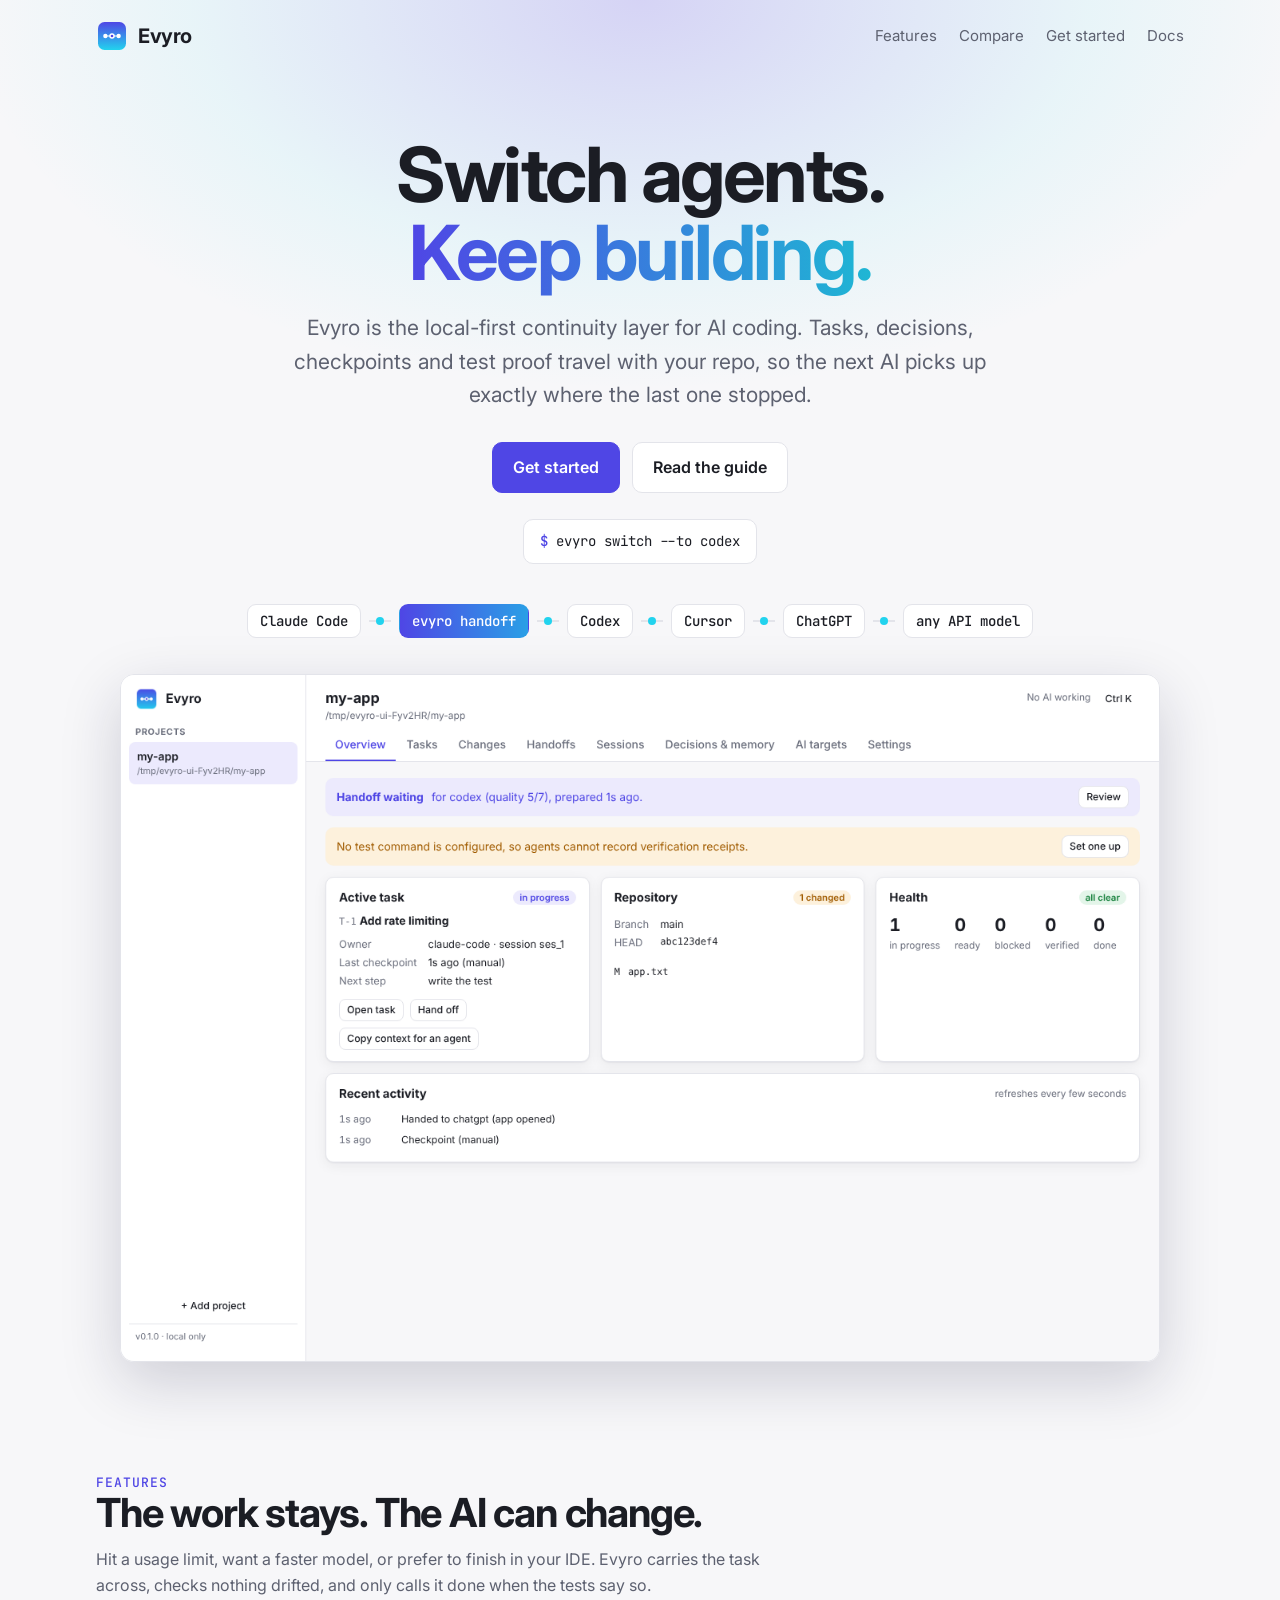
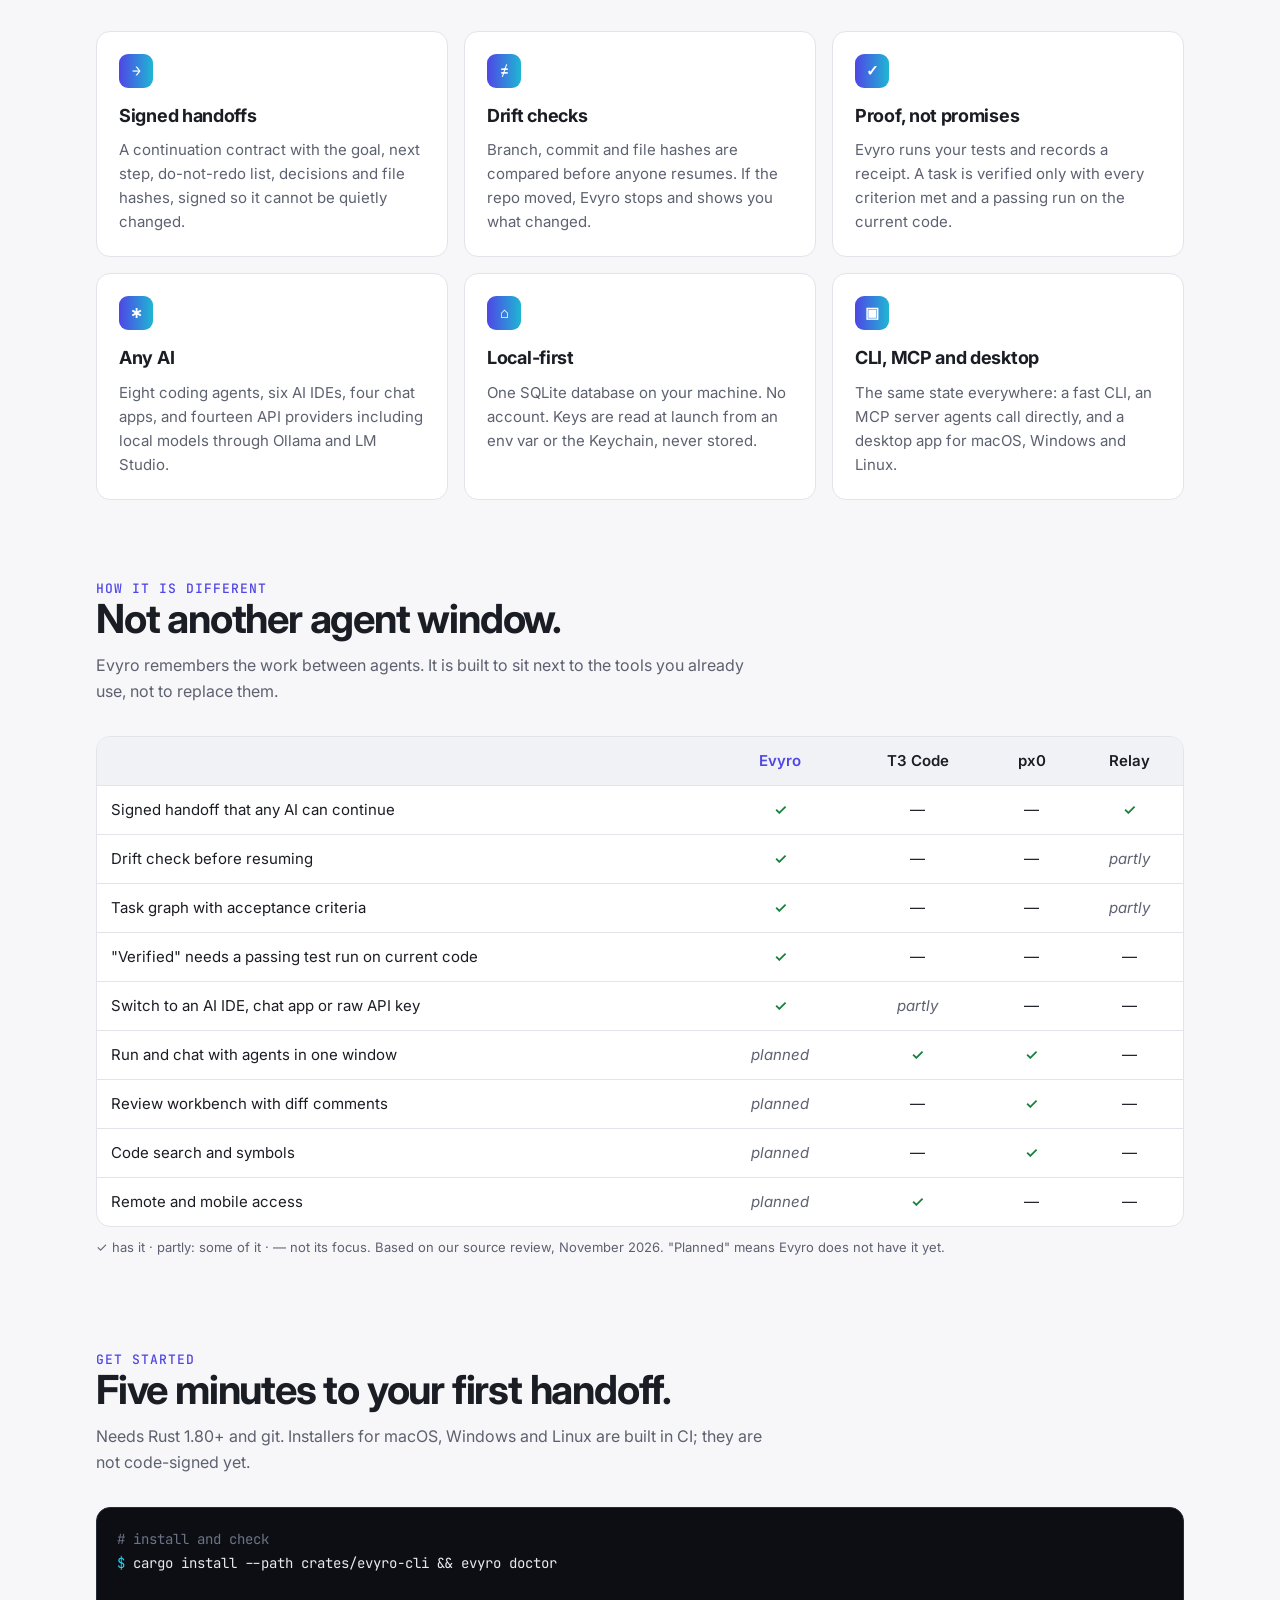
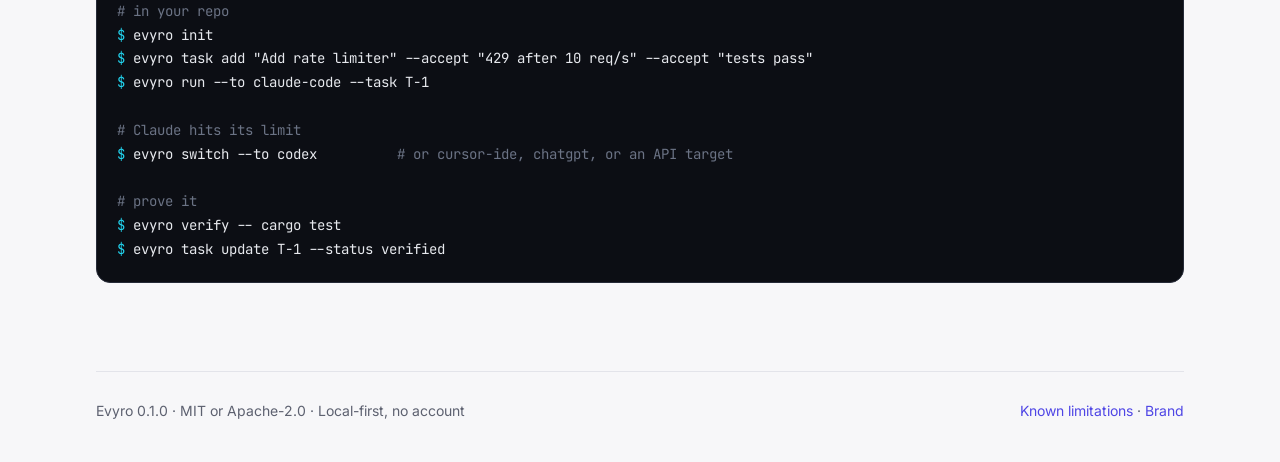
==== docs/site/index.html @ f16457db "Brand: logo files, banners, screenshots, brand guide, README and landing page - docs/BRAND.md: name," ====
<!doctype html>
<html lang="en">
<head>
<meta charset="utf-8">
<meta name="viewport" content="width=device-width, initial-scale=1">
<title>Evyro. Switch agents. Keep building.</title>
<meta name="description" content="The local-first continuity layer for AI coding. Hand work between Claude Code, Codex, Cursor, ChatGPT and any API model without losing the task, the decisions or the test proof.">
<meta property="og:image" content="../assets/social-preview.png">
<link rel="icon" href="../brand/logo.svg">
<link rel="preconnect" href="https://fonts.googleapis.com">
<link href="https://fonts.googleapis.com/css2?family=Inter:wght@400;500;600;700&family=JetBrains+Mono:wght@400;500&display=swap" rel="stylesheet">
<style>
  :root {
    --indigo: #4f46e5; --cyan: #22d3ee; --violet: #8b85ff;
    --bg: #f7f7f9; --panel: #ffffff; --panel-2: #f1f2f6; --border: #e3e4ea; --text: #1b1d24; --muted: #5d6170;
    --ok: #16803c; --accent: var(--indigo); --hero-grad: linear-gradient(90deg, var(--indigo), #1fb6d4);
    color-scheme: light;
  }
  @media (prefers-color-scheme: dark) {
    :root:not([data-theme="light"]) {
      --bg: #0c0e14; --panel: #151821; --panel-2: #1b1f2a; --border: #262b38; --text: #e7e9ee; --muted: #9298a7;
      --ok: #4cc47a; --accent: var(--violet); --hero-grad: linear-gradient(90deg, var(--violet), var(--cyan));
      color-scheme: dark;
    }
  }
  * { box-sizing: border-box; }
  body { margin: 0; background: radial-gradient(900px 520px at 50% 0, rgba(79,70,229,.20), rgba(34,211,238,.07) 50%, transparent 75%) no-repeat, var(--bg); color: var(--text); font: 16px/1.6 Inter, system-ui, sans-serif; }
  a { color: var(--accent); text-decoration: none; }
  code, pre { font-family: "JetBrains Mono", ui-monospace, monospace; }
  .wrap { max-width: 1120px; margin: 0 auto; padding: 0 16px; }
  nav { display: flex; align-items: center; justify-content: space-between; padding: 20px 0; }
  .logo { display: flex; align-items: center; gap: 10px; font-weight: 700; font-size: 20px; color: var(--text); letter-spacing: -.4px; }
  .logo img { width: 32px; height: 32px; }
  nav .links { display: flex; gap: 22px; font-size: 15px; }
  nav .links a { color: var(--muted); }
  header { padding: 64px 0 40px; text-align: center; }
  h1 { font-size: clamp(40px, 7vw, 76px); line-height: 1.02; letter-spacing: -2.5px; margin: 0 0 20px; font-weight: 700; }
  h1 span { background: var(--hero-grad); -webkit-background-clip: text; background-clip: text; color: transparent; }
  .lede { font-size: clamp(17px, 2.2vw, 21px); color: var(--muted); max-width: 720px; margin: 0 auto 30px; }
  .cta { display: flex; gap: 12px; justify-content: center; flex-wrap: wrap; }
  .btn { padding: 12px 20px; border-radius: 10px; font-weight: 600; border: 1px solid var(--border); background: var(--panel); color: var(--text); }
  .btn.primary { background: var(--indigo); border-color: var(--indigo); color: #fff; }
  .install { margin: 26px auto 0; display: inline-block; padding: 10px 16px; border-radius: 10px; background: var(--panel); border: 1px solid var(--border); font-size: 14px; }
  .install b { color: var(--accent); font-weight: 500; }
  .relay { display: flex; flex-wrap: wrap; align-items: center; justify-content: center; gap: 8px; margin: 40px 0 8px; }
  .chip { font: 500 14px "JetBrains Mono", monospace; padding: 7px 12px; border-radius: 9px; background: var(--panel); border: 1px solid var(--border); }
  .chip.hub { background: linear-gradient(90deg, var(--indigo), #2a9fe6); color: #fff; border-color: transparent; }
  .dot { width: 22px; height: 2px; background: var(--border); position: relative; }
  .dot::after { content: ""; position: absolute; left: 7px; top: -3px; width: 8px; height: 8px; border-radius: 50%; background: var(--cyan); }
  .shot { margin: 36px auto 0; border-radius: 14px; border: 1px solid var(--border); box-shadow: 0 20px 60px rgba(20,20,60,.18); overflow: hidden; max-width: 1040px; }
  .shot img { display: block; width: 100%; }
  section { padding: 72px 0 8px; }
  h2 { font-size: clamp(28px, 4vw, 40px); letter-spacing: -1.2px; line-height: 1.1; margin: 0 0 12px; }
  .kicker { font: 500 13px "JetBrains Mono", monospace; color: var(--accent); text-transform: uppercase; letter-spacing: 1px; }
  .sub { color: var(--muted); max-width: 680px; margin: 0 0 32px; }
  .grid { display: grid; grid-template-columns: repeat(auto-fit, minmax(min(100%, 300px), 1fr)); gap: 16px; }
  .card { background: var(--panel); border: 1px solid var(--border); border-radius: 14px; padding: 22px; }
  .card h3 { margin: 0 0 8px; font-size: 18px; letter-spacing: -.3px; }
  .card p { margin: 0; color: var(--muted); font-size: 15px; }
  .card .ic { width: 34px; height: 34px; border-radius: 9px; background: var(--hero-grad); margin-bottom: 14px; display: grid; place-items: center; color: #fff; font: 600 15px "JetBrains Mono", monospace; }
  pre { background: #0c0e14; color: #e7e9ee; border: 1px solid #262b38; padding: 20px; border-radius: 14px; overflow-x: auto; font-size: 14px; line-height: 1.7; margin: 0; }
  pre .c { color: #6b7385; } pre .p { color: var(--cyan); }
  .table-wrap { overflow-x: auto; border: 1px solid var(--border); border-radius: 14px; background: var(--panel); }
  table { width: 100%; border-collapse: collapse; font-size: 15px; min-width: 640px; }
  th, td { padding: 12px 14px; border-bottom: 1px solid var(--border); text-align: center; }
  th:first-child, td:first-child { text-align: left; }
  thead th { background: var(--panel-2); font-weight: 600; }
  th.us { color: var(--accent); }
  td.y { color: var(--ok); font-weight: 600; }
  td.pl { color: var(--muted); font-style: italic; }
  tr:last-child td { border-bottom: 0; }
  .note { color: var(--muted); font-size: 13px; margin-top: 10px; }
  footer { margin-top: 80px; padding: 28px 0 40px; border-top: 1px solid var(--border); color: var(--muted); font-size: 14px; display: flex; justify-content: space-between; flex-wrap: wrap; gap: 12px; }
  @media (max-width: 640px) { nav .links { display: none; } header { padding-top: 32px; } }
</style>
</head>
<body>
<div class="wrap">
  <nav>
    <a class="logo" href="#"><img src="../brand/logo.svg" alt="">Evyro</a>
    <div class="links"><a href="#features">Features</a><a href="#different">Compare</a><a href="#start">Get started</a><a href="../user-guide/USER_GUIDE.md">Docs</a></div>
  </nav>

  <header>
    <h1>Switch agents.<br><span>Keep building.</span></h1>
    <p class="lede">Evyro is the local-first continuity layer for AI coding. Tasks, decisions, checkpoints and test proof travel with your repo, so the next AI picks up exactly where the last one stopped.</p>
    <div class="cta"><a class="btn primary" href="#start">Get started</a><a class="btn" href="../user-guide/USER_GUIDE.md">Read the guide</a></div>
    <div class="install"><code><b>$</b> evyro switch --to codex</code></div>
    <div class="relay">
      <span class="chip">Claude Code</span><span class="dot"></span><span class="chip hub">evyro handoff</span><span class="dot"></span>
      <span class="chip">Codex</span><span class="dot"></span><span class="chip">Cursor</span><span class="dot"></span><span class="chip">ChatGPT</span><span class="dot"></span><span class="chip">any API model</span>
    </div>
    <div class="shot">
      <picture>
        <source media="(prefers-color-scheme: dark)" srcset="../assets/screen-overview-dark.png">
        <img src="../assets/screen-overview-light.png" alt="Evyro desktop app overview">
      </picture>
    </div>
  </header>

  <section id="features">
    <div class="kicker">Features</div>
    <h2>The work stays. The AI can change.</h2>
    <p class="sub">Hit a usage limit, want a faster model, or prefer to finish in your IDE. Evyro carries the task across, checks nothing drifted, and only calls it done when the tests say so.</p>
    <div class="grid">
      <div class="card"><div class="ic">→</div><h3>Signed handoffs</h3><p>A continuation contract with the goal, next step, do-not-redo list, decisions and file hashes, signed so it cannot be quietly changed.</p></div>
      <div class="card"><div class="ic">≠</div><h3>Drift checks</h3><p>Branch, commit and file hashes are compared before anyone resumes. If the repo moved, Evyro stops and shows you what changed.</p></div>
      <div class="card"><div class="ic">✓</div><h3>Proof, not promises</h3><p>Evyro runs your tests and records a receipt. A task is verified only with every criterion met and a passing run on the current code.</p></div>
      <div class="card"><div class="ic">∗</div><h3>Any AI</h3><p>Eight coding agents, six AI IDEs, four chat apps, and fourteen API providers including local models through Ollama and LM Studio.</p></div>
      <div class="card"><div class="ic">⌂</div><h3>Local-first</h3><p>One SQLite database on your machine. No account. Keys are read at launch from an env var or the Keychain, never stored.</p></div>
      <div class="card"><div class="ic">▣</div><h3>CLI, MCP and desktop</h3><p>The same state everywhere: a fast CLI, an MCP server agents call directly, and a desktop app for macOS, Windows and Linux.</p></div>
    </div>
  </section>

  <section id="different">
    <div class="kicker">How it is different</div>
    <h2>Not another agent window.</h2>
    <p class="sub">Evyro remembers the work between agents. It is built to sit next to the tools you already use, not to replace them.</p>
    <div class="table-wrap">
      <table>
        <thead><tr><th></th><th class="us">Evyro</th><th>T3 Code</th><th>px0</th><th>Relay</th></tr></thead>
        <tbody>
          <tr><td>Signed handoff that any AI can continue</td><td class="y">✓</td><td>—</td><td>—</td><td class="y">✓</td></tr>
          <tr><td>Drift check before resuming</td><td class="y">✓</td><td>—</td><td>—</td><td class="pl">partly</td></tr>
          <tr><td>Task graph with acceptance criteria</td><td class="y">✓</td><td>—</td><td>—</td><td class="pl">partly</td></tr>
          <tr><td>"Verified" needs a passing test run on current code</td><td class="y">✓</td><td>—</td><td>—</td><td>—</td></tr>
          <tr><td>Switch to an AI IDE, chat app or raw API key</td><td class="y">✓</td><td class="pl">partly</td><td>—</td><td>—</td></tr>
          <tr><td>Run and chat with agents in one window</td><td class="pl">planned</td><td class="y">✓</td><td class="y">✓</td><td>—</td></tr>
          <tr><td>Review workbench with diff comments</td><td class="pl">planned</td><td>—</td><td class="y">✓</td><td>—</td></tr>
          <tr><td>Code search and symbols</td><td class="pl">planned</td><td>—</td><td class="y">✓</td><td>—</td></tr>
          <tr><td>Remote and mobile access</td><td class="pl">planned</td><td class="y">✓</td><td>—</td><td>—</td></tr>
        </tbody>
      </table>
    </div>
    <p class="note">✓ has it · partly: some of it · — not its focus. Based on our source review, November 2026. "Planned" means Evyro does not have it yet.</p>
  </section>

  <section id="start">
    <div class="kicker">Get started</div>
    <h2>Five minutes to your first handoff.</h2>
    <p class="sub">Needs Rust 1.80+ and git. Installers for macOS, Windows and Linux are built in CI; they are not code-signed yet.</p>
<pre><span class="c"># install and check</span>
<span class="p">$</span> cargo install --path crates/evyro-cli && evyro doctor

<span class="c"># in your repo</span>
<span class="p">$</span> evyro init
<span class="p">$</span> evyro task add "Add rate limiter" --accept "429 after 10 req/s" --accept "tests pass"
<span class="p">$</span> evyro run --to claude-code --task T-1

<span class="c"># Claude hits its limit</span>
<span class="p">$</span> evyro switch --to codex          <span class="c"># or cursor-ide, chatgpt, or an API target</span>

<span class="c"># prove it</span>
<span class="p">$</span> evyro verify -- cargo test
<span class="p">$</span> evyro task update T-1 --status verified</pre>
  </section>

  <footer>
    <span>Evyro 0.1.0 · MIT or Apache-2.0 · Local-first, no account</span>
    <span><a href="../KNOWN_LIMITATIONS.md">Known limitations</a> · <a href="../BRAND.md">Brand</a></span>
  </footer>
</div>
</body>
</html>
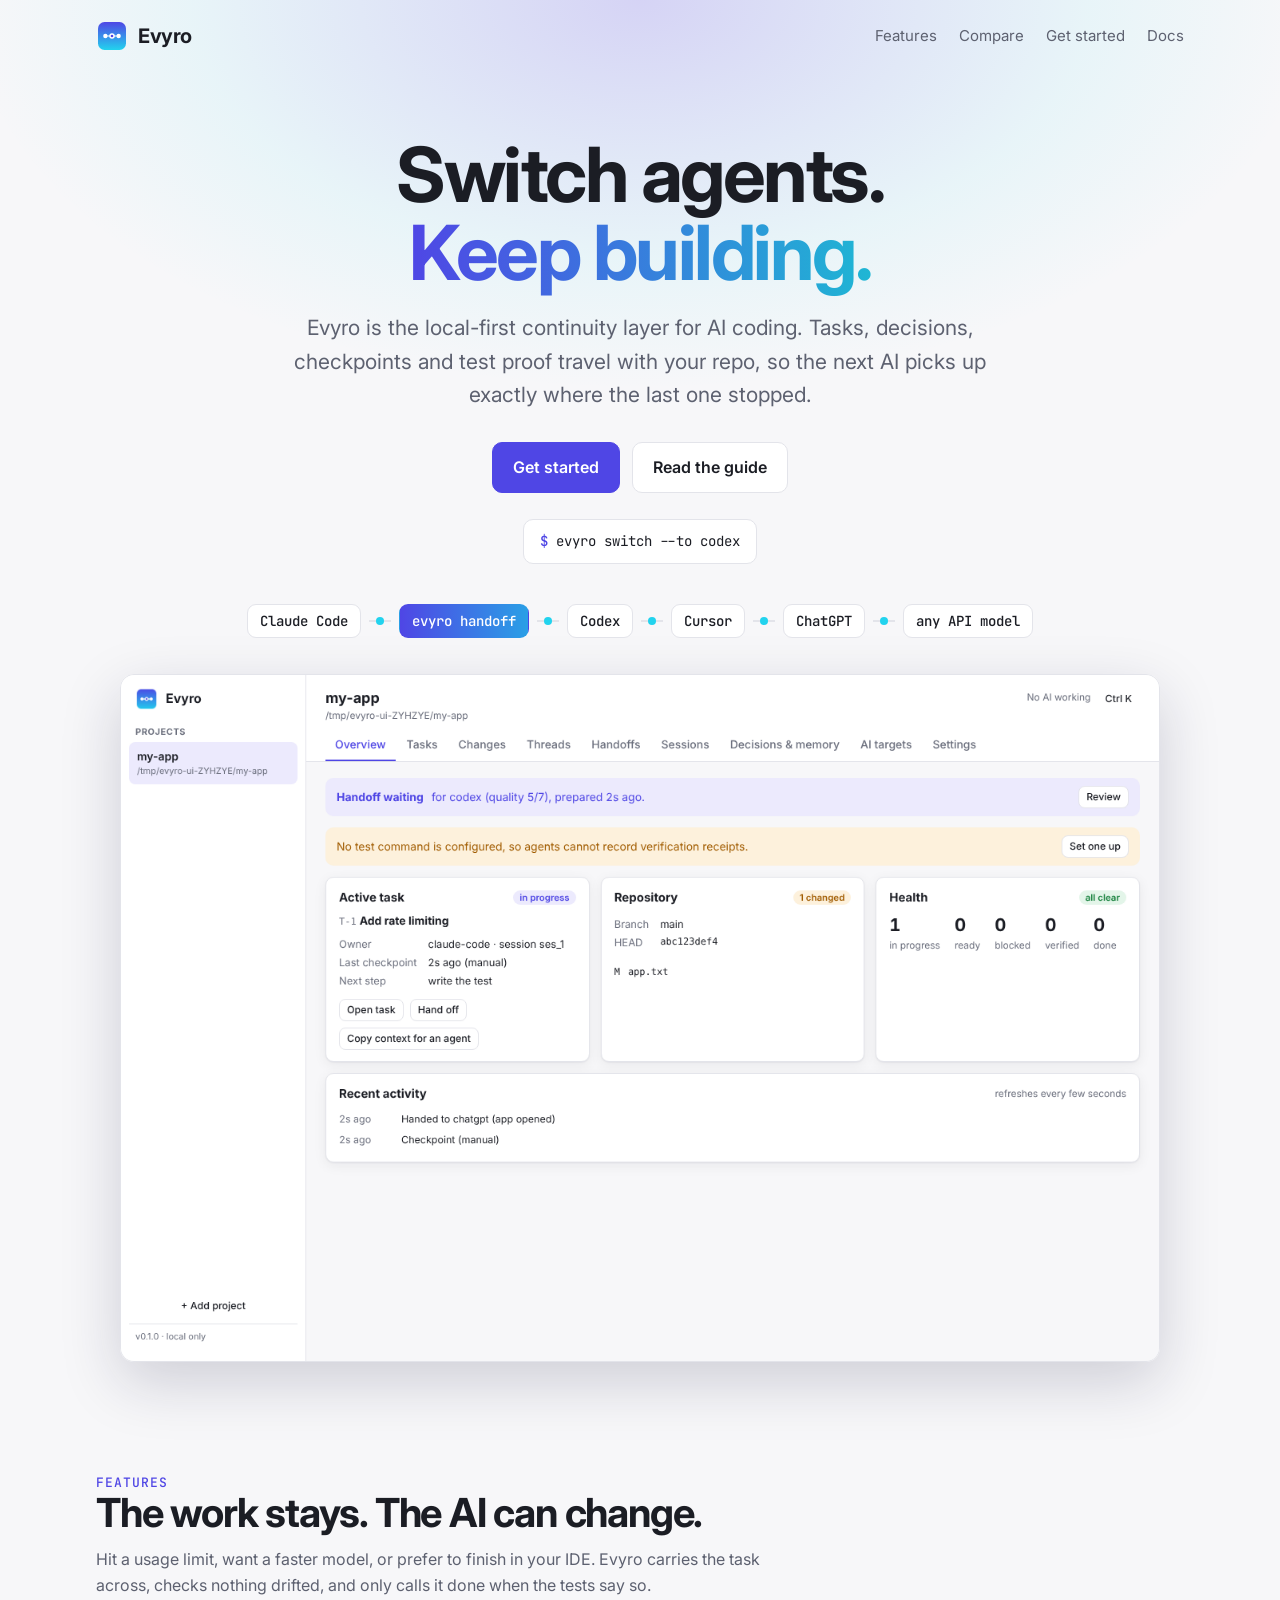
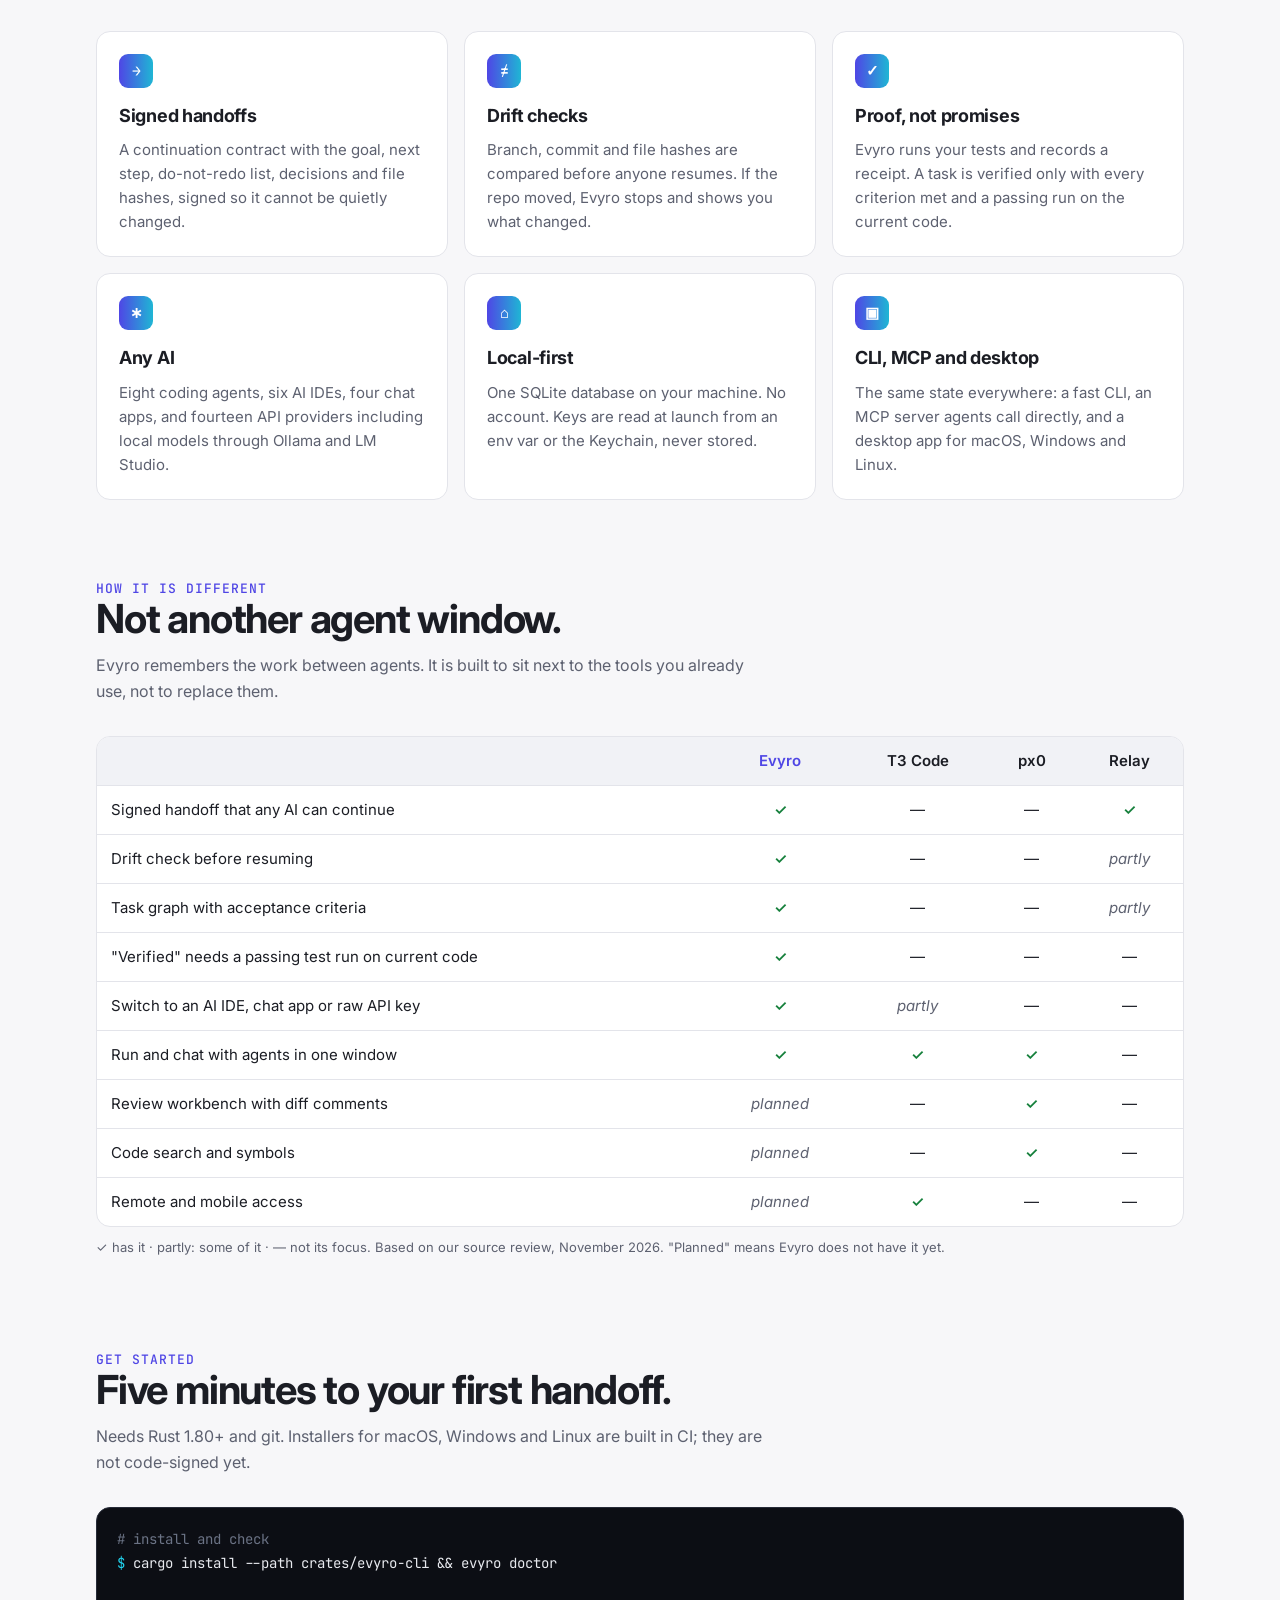
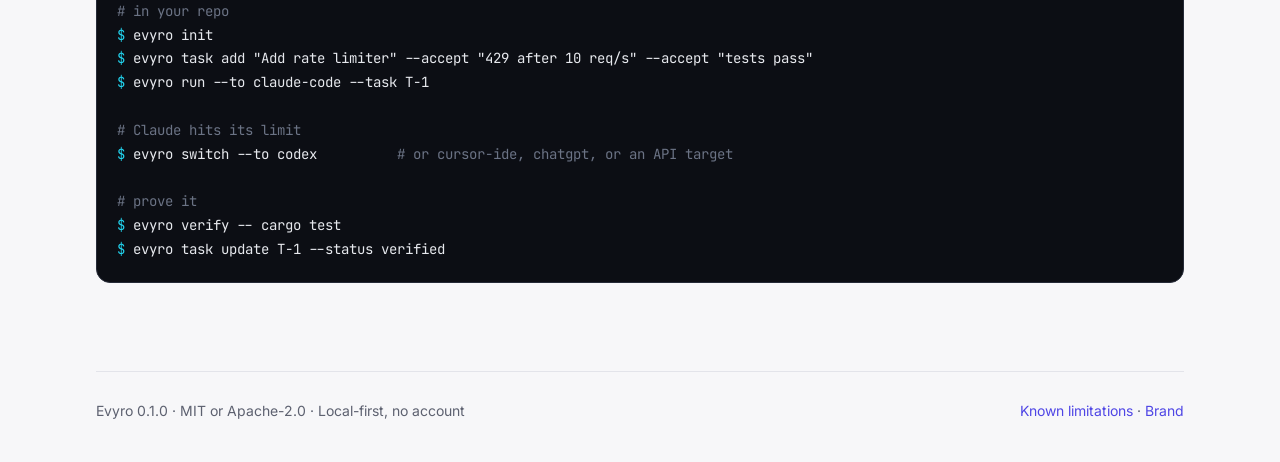
==== commit 70012bc2: "Merge main into agent threads; terminals follow dark mode - Resolve Known limitations conflict with " ====
--- a/docs/site/index.html
+++ b/docs/site/index.html
@@ -125,7 +125,7 @@
           <tr><td>Task graph with acceptance criteria</td><td class="y">✓</td><td>—</td><td>—</td><td class="pl">partly</td></tr>
           <tr><td>"Verified" needs a passing test run on current code</td><td class="y">✓</td><td>—</td><td>—</td><td>—</td></tr>
           <tr><td>Switch to an AI IDE, chat app or raw API key</td><td class="y">✓</td><td class="pl">partly</td><td>—</td><td>—</td></tr>
-          <tr><td>Run and chat with agents in one window</td><td class="pl">planned</td><td class="y">✓</td><td class="y">✓</td><td>—</td></tr>
+          <tr><td>Run and chat with agents in one window</td><td class="y">✓</td><td class="y">✓</td><td class="y">✓</td><td>—</td></tr>
           <tr><td>Review workbench with diff comments</td><td class="pl">planned</td><td>—</td><td class="y">✓</td><td>—</td></tr>
           <tr><td>Code search and symbols</td><td class="pl">planned</td><td>—</td><td class="y">✓</td><td>—</td></tr>
           <tr><td>Remote and mobile access</td><td class="pl">planned</td><td class="y">✓</td><td>—</td><td>—</td></tr>
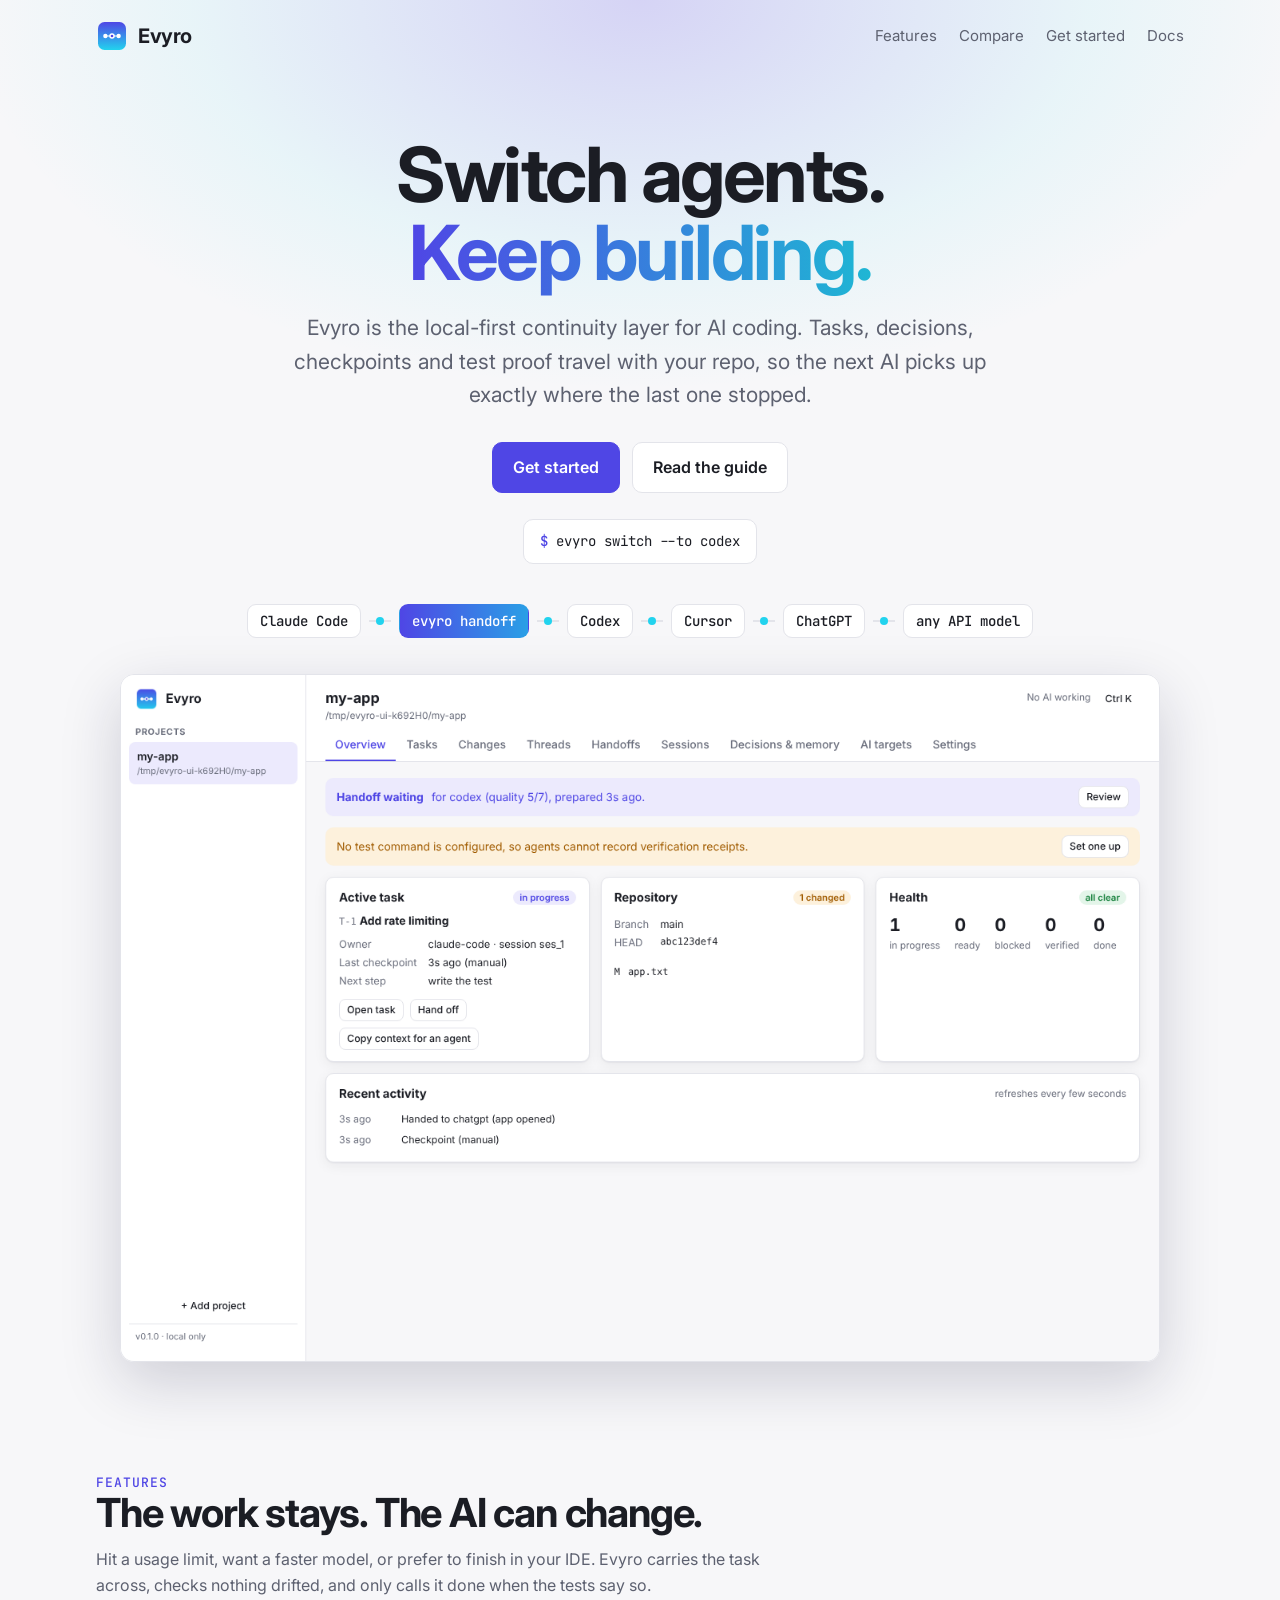
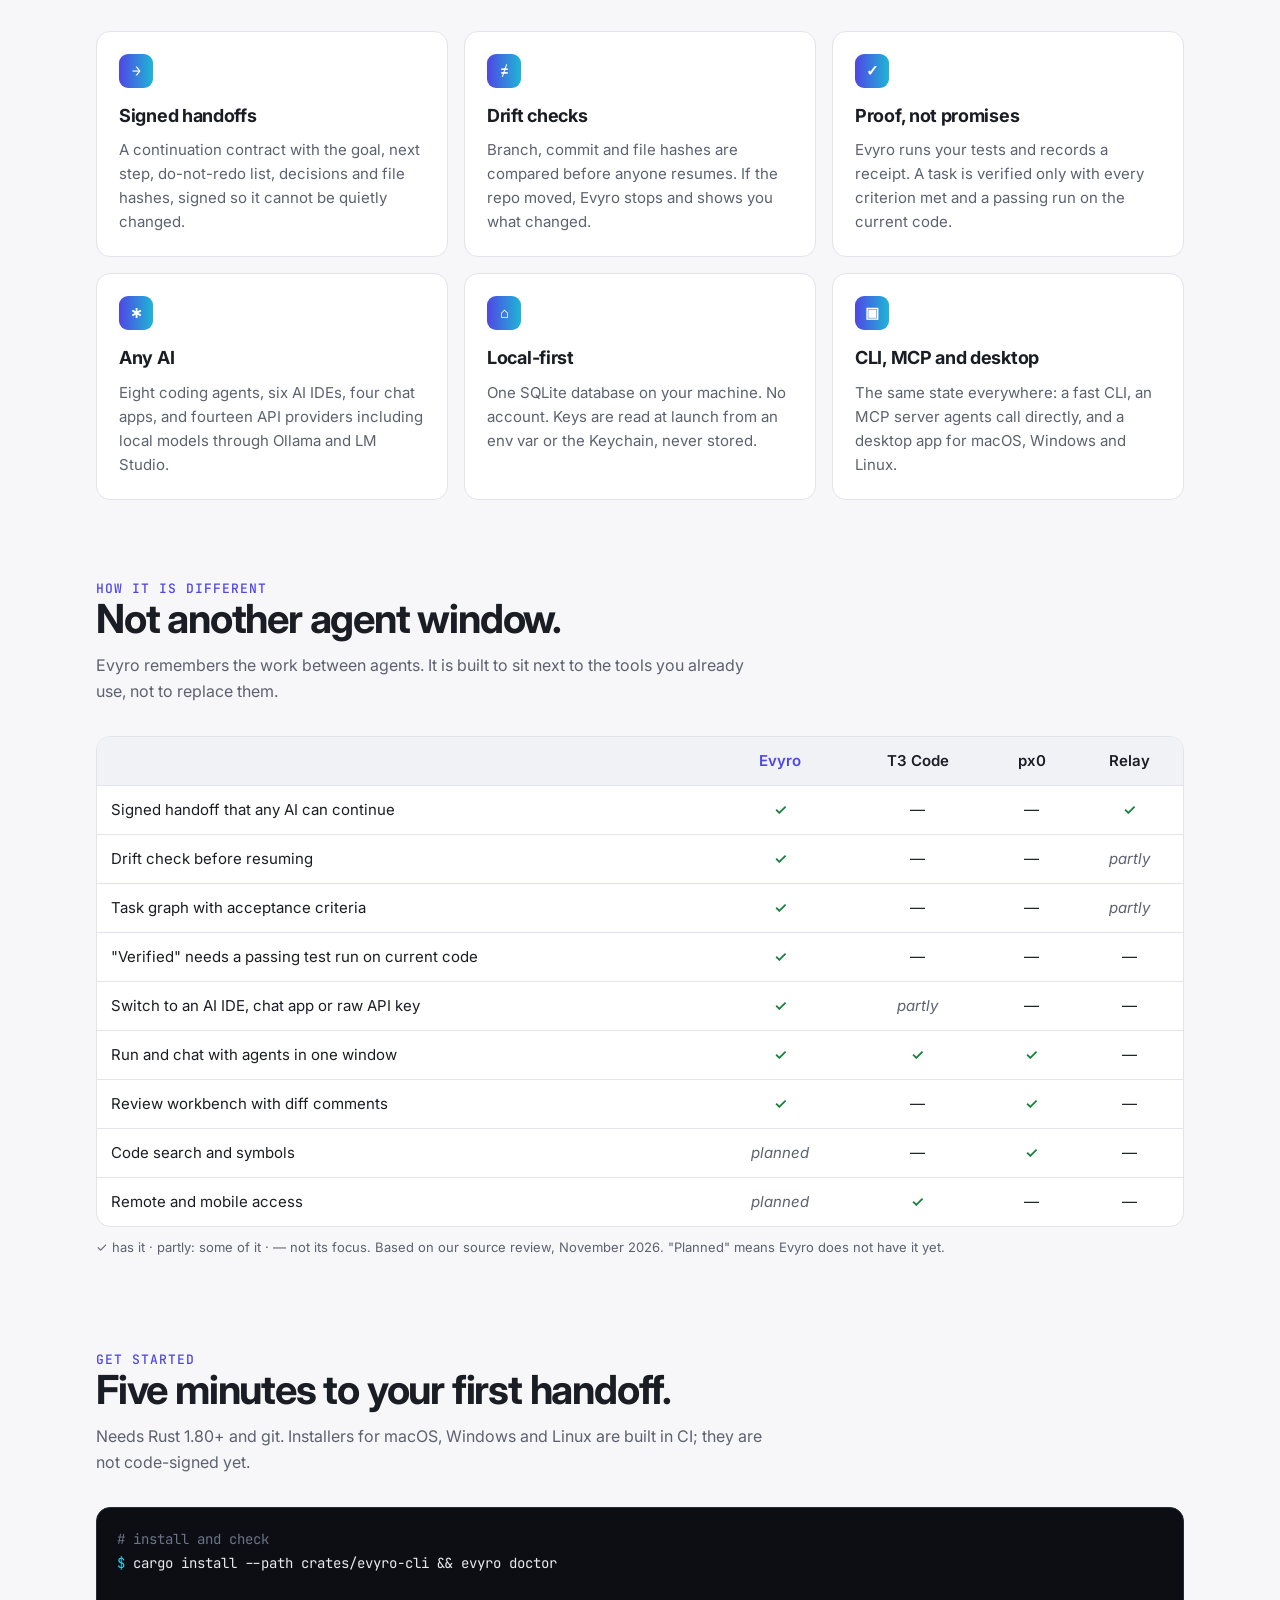
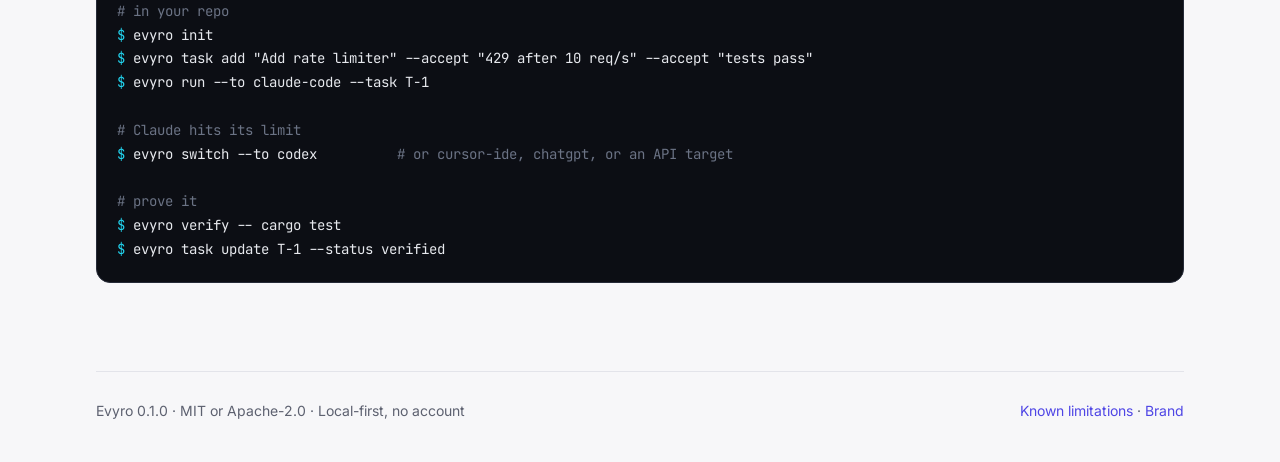
==== commit fe6f92d5: "Review workbench: comment on changes and send comments to agents - Core: review_comments table (migr" ====
--- a/docs/site/index.html
+++ b/docs/site/index.html
@@ -126,7 +126,7 @@
           <tr><td>"Verified" needs a passing test run on current code</td><td class="y">✓</td><td>—</td><td>—</td><td>—</td></tr>
           <tr><td>Switch to an AI IDE, chat app or raw API key</td><td class="y">✓</td><td class="pl">partly</td><td>—</td><td>—</td></tr>
           <tr><td>Run and chat with agents in one window</td><td class="y">✓</td><td class="y">✓</td><td class="y">✓</td><td>—</td></tr>
-          <tr><td>Review workbench with diff comments</td><td class="pl">planned</td><td>—</td><td class="y">✓</td><td>—</td></tr>
+          <tr><td>Review workbench with diff comments</td><td class="y">✓</td><td>—</td><td class="y">✓</td><td>—</td></tr>
           <tr><td>Code search and symbols</td><td class="pl">planned</td><td>—</td><td class="y">✓</td><td>—</td></tr>
           <tr><td>Remote and mobile access</td><td class="pl">planned</td><td class="y">✓</td><td>—</td><td>—</td></tr>
         </tbody>
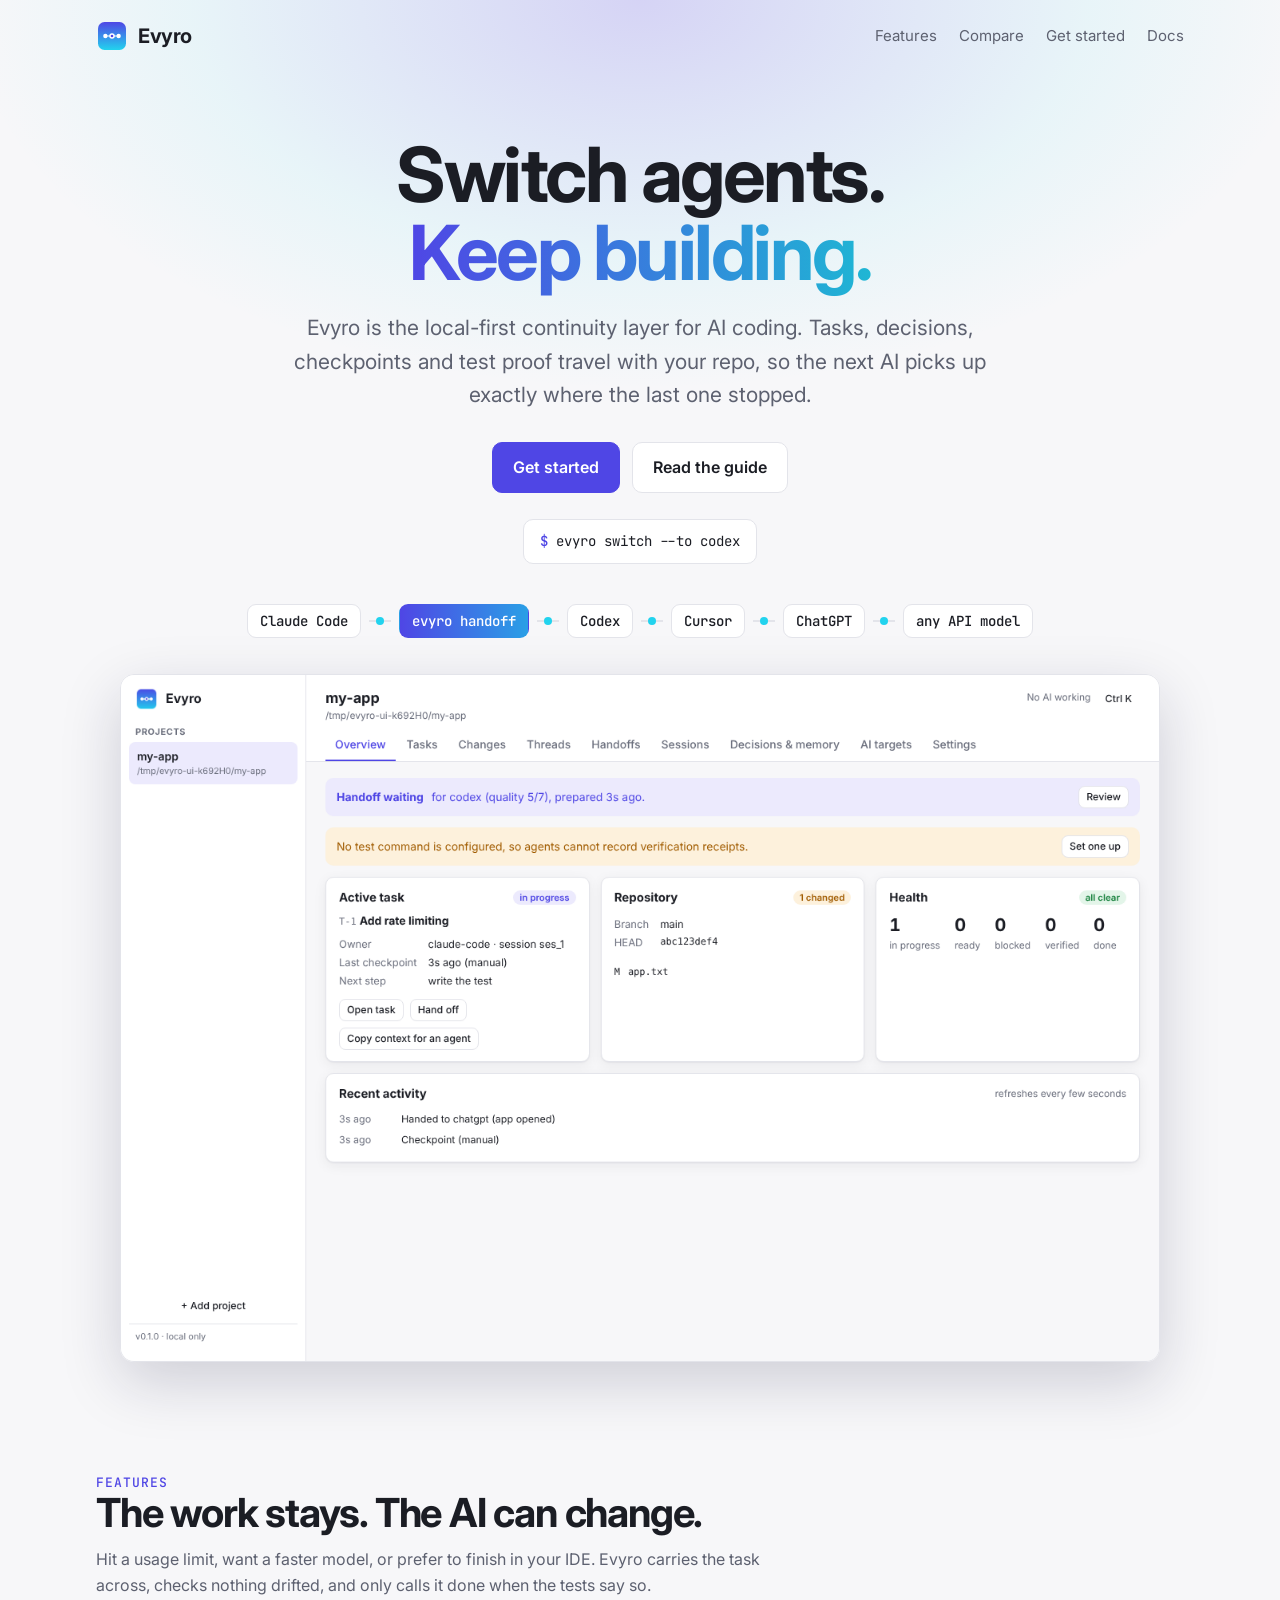
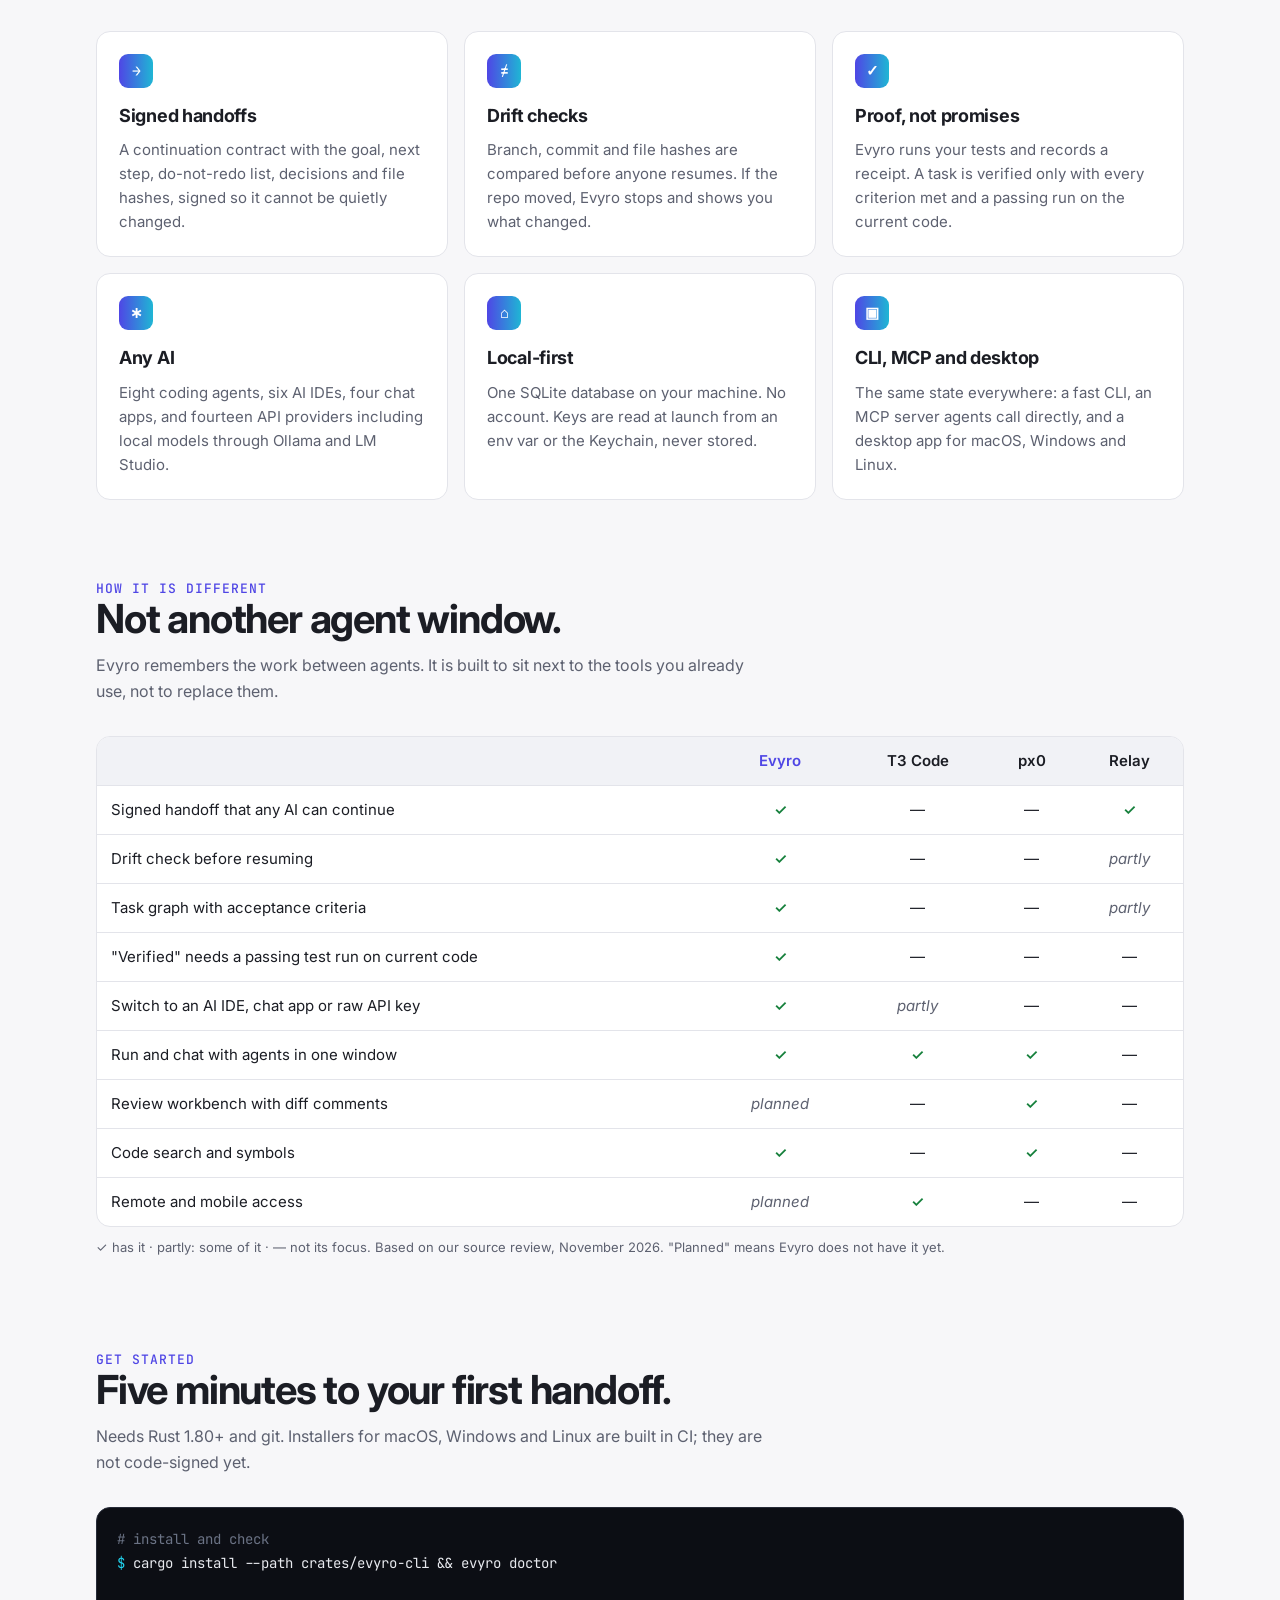
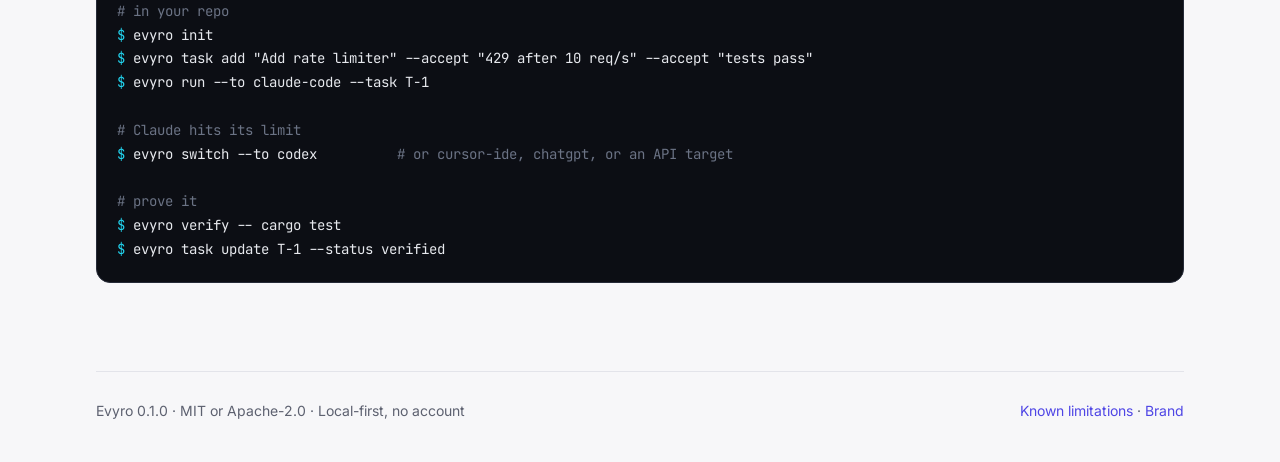
==== commit 2ca92b86: "Add code search: files, text and regex, symbols, file viewer - evyro-core::search: fuzzy file names," ====
--- a/docs/site/index.html
+++ b/docs/site/index.html
@@ -126,8 +126,8 @@
           <tr><td>"Verified" needs a passing test run on current code</td><td class="y">✓</td><td>—</td><td>—</td><td>—</td></tr>
           <tr><td>Switch to an AI IDE, chat app or raw API key</td><td class="y">✓</td><td class="pl">partly</td><td>—</td><td>—</td></tr>
           <tr><td>Run and chat with agents in one window</td><td class="y">✓</td><td class="y">✓</td><td class="y">✓</td><td>—</td></tr>
-          <tr><td>Review workbench with diff comments</td><td class="y">✓</td><td>—</td><td class="y">✓</td><td>—</td></tr>
-          <tr><td>Code search and symbols</td><td class="pl">planned</td><td>—</td><td class="y">✓</td><td>—</td></tr>
+          <tr><td>Review workbench with diff comments</td><td class="pl">planned</td><td>—</td><td class="y">✓</td><td>—</td></tr>
+          <tr><td>Code search and symbols</td><td class="y">✓</td><td>—</td><td class="y">✓</td><td>—</td></tr>
           <tr><td>Remote and mobile access</td><td class="pl">planned</td><td class="y">✓</td><td>—</td><td>—</td></tr>
         </tbody>
       </table>
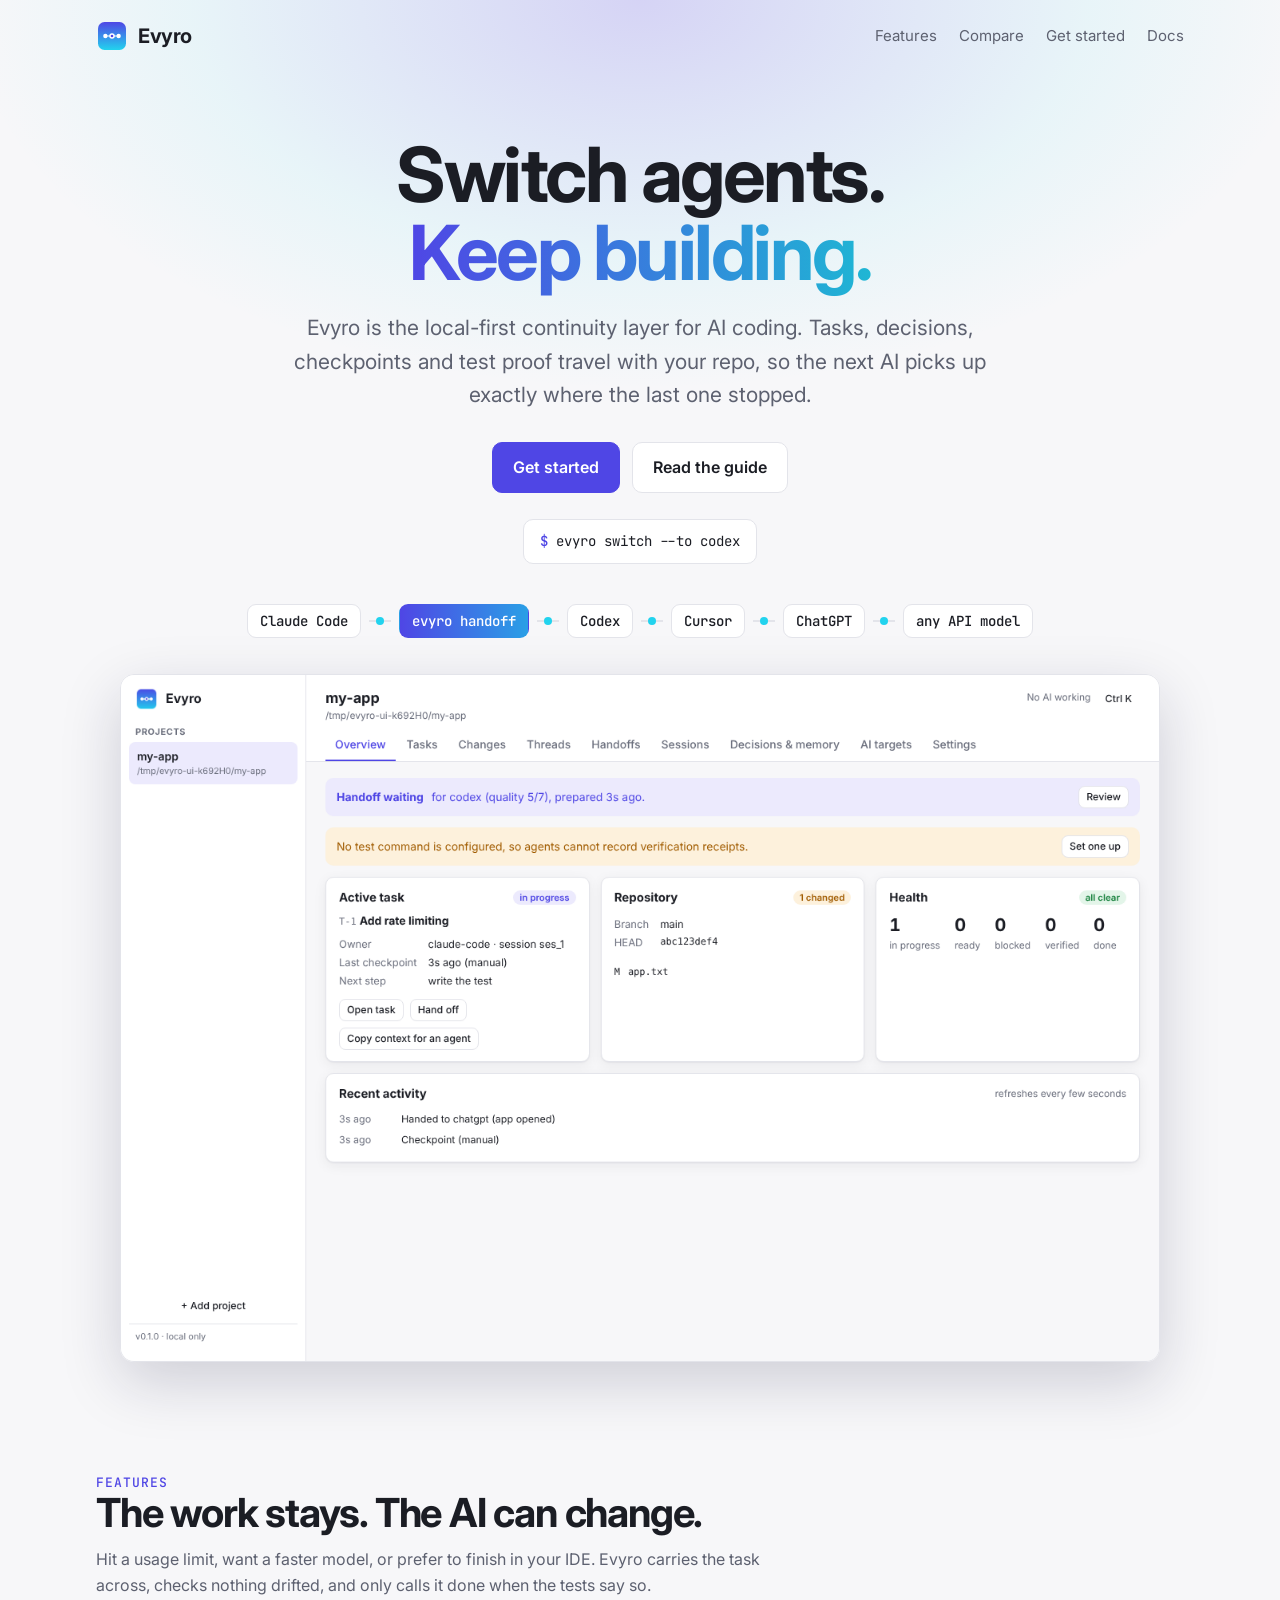
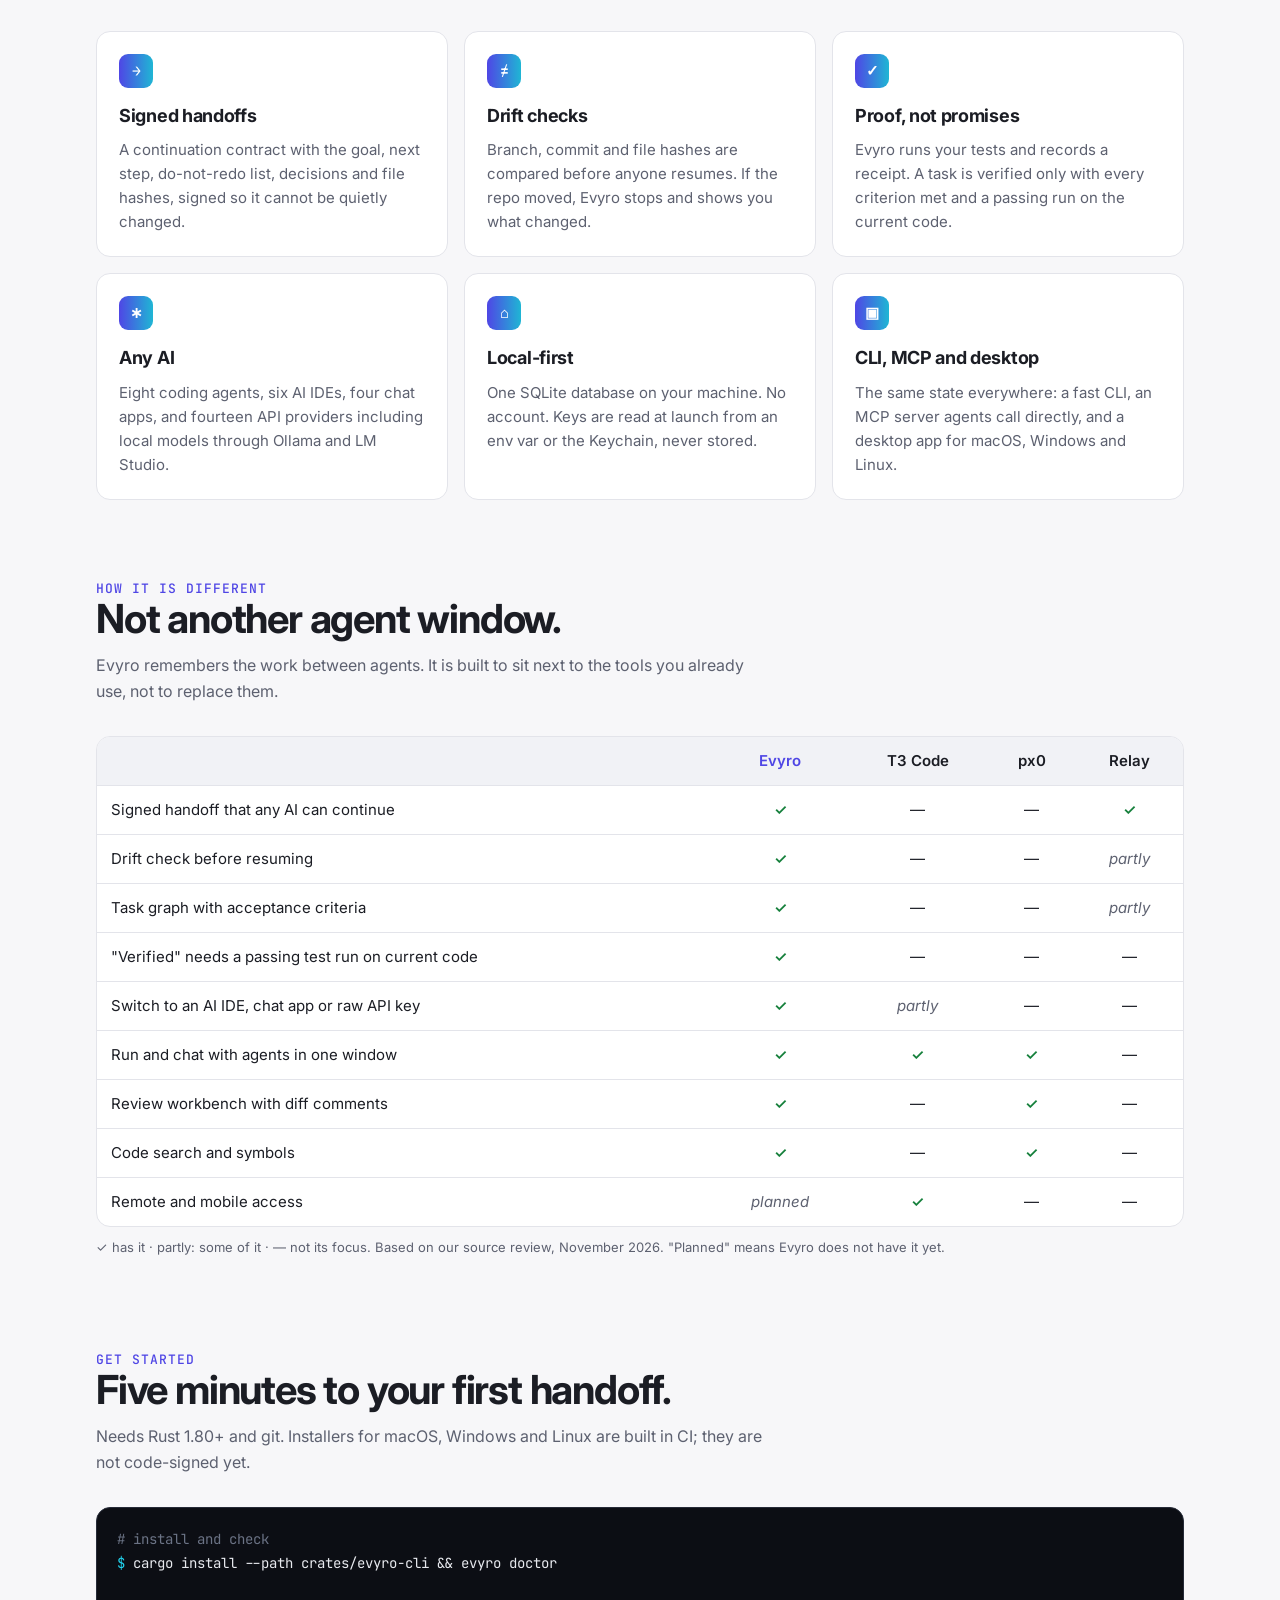
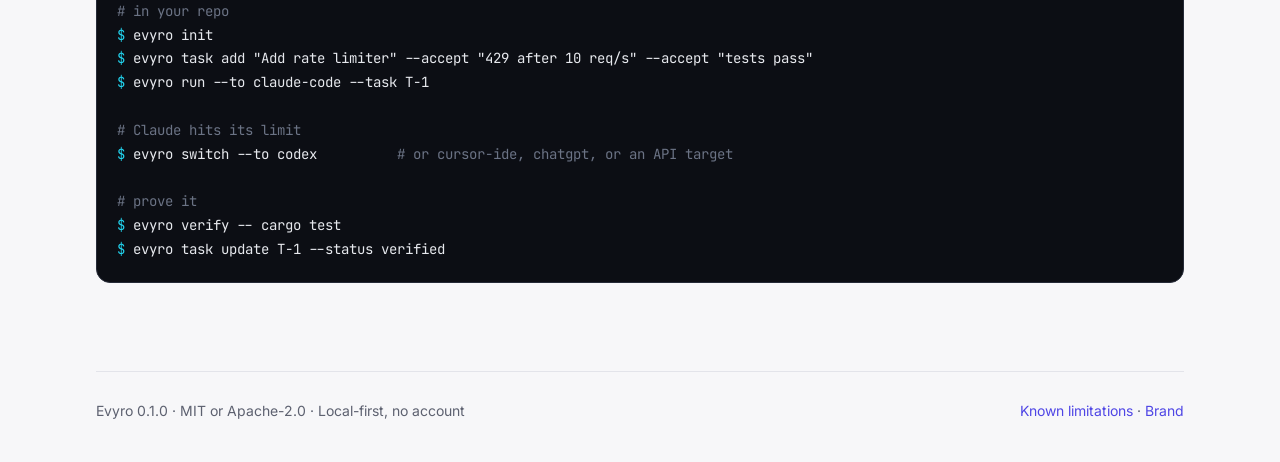
==== commit 92850a04: "Merge remote-tracking branch 'origin/main' into claude/code-search # Conflicts: #	README.md #	crates" ====
--- a/docs/site/index.html
+++ b/docs/site/index.html
@@ -126,7 +126,7 @@
           <tr><td>"Verified" needs a passing test run on current code</td><td class="y">✓</td><td>—</td><td>—</td><td>—</td></tr>
           <tr><td>Switch to an AI IDE, chat app or raw API key</td><td class="y">✓</td><td class="pl">partly</td><td>—</td><td>—</td></tr>
           <tr><td>Run and chat with agents in one window</td><td class="y">✓</td><td class="y">✓</td><td class="y">✓</td><td>—</td></tr>
-          <tr><td>Review workbench with diff comments</td><td class="pl">planned</td><td>—</td><td class="y">✓</td><td>—</td></tr>
+          <tr><td>Review workbench with diff comments</td><td class="y">✓</td><td>—</td><td class="y">✓</td><td>—</td></tr>
           <tr><td>Code search and symbols</td><td class="y">✓</td><td>—</td><td class="y">✓</td><td>—</td></tr>
           <tr><td>Remote and mobile access</td><td class="pl">planned</td><td class="y">✓</td><td>—</td><td>—</td></tr>
         </tbody>
